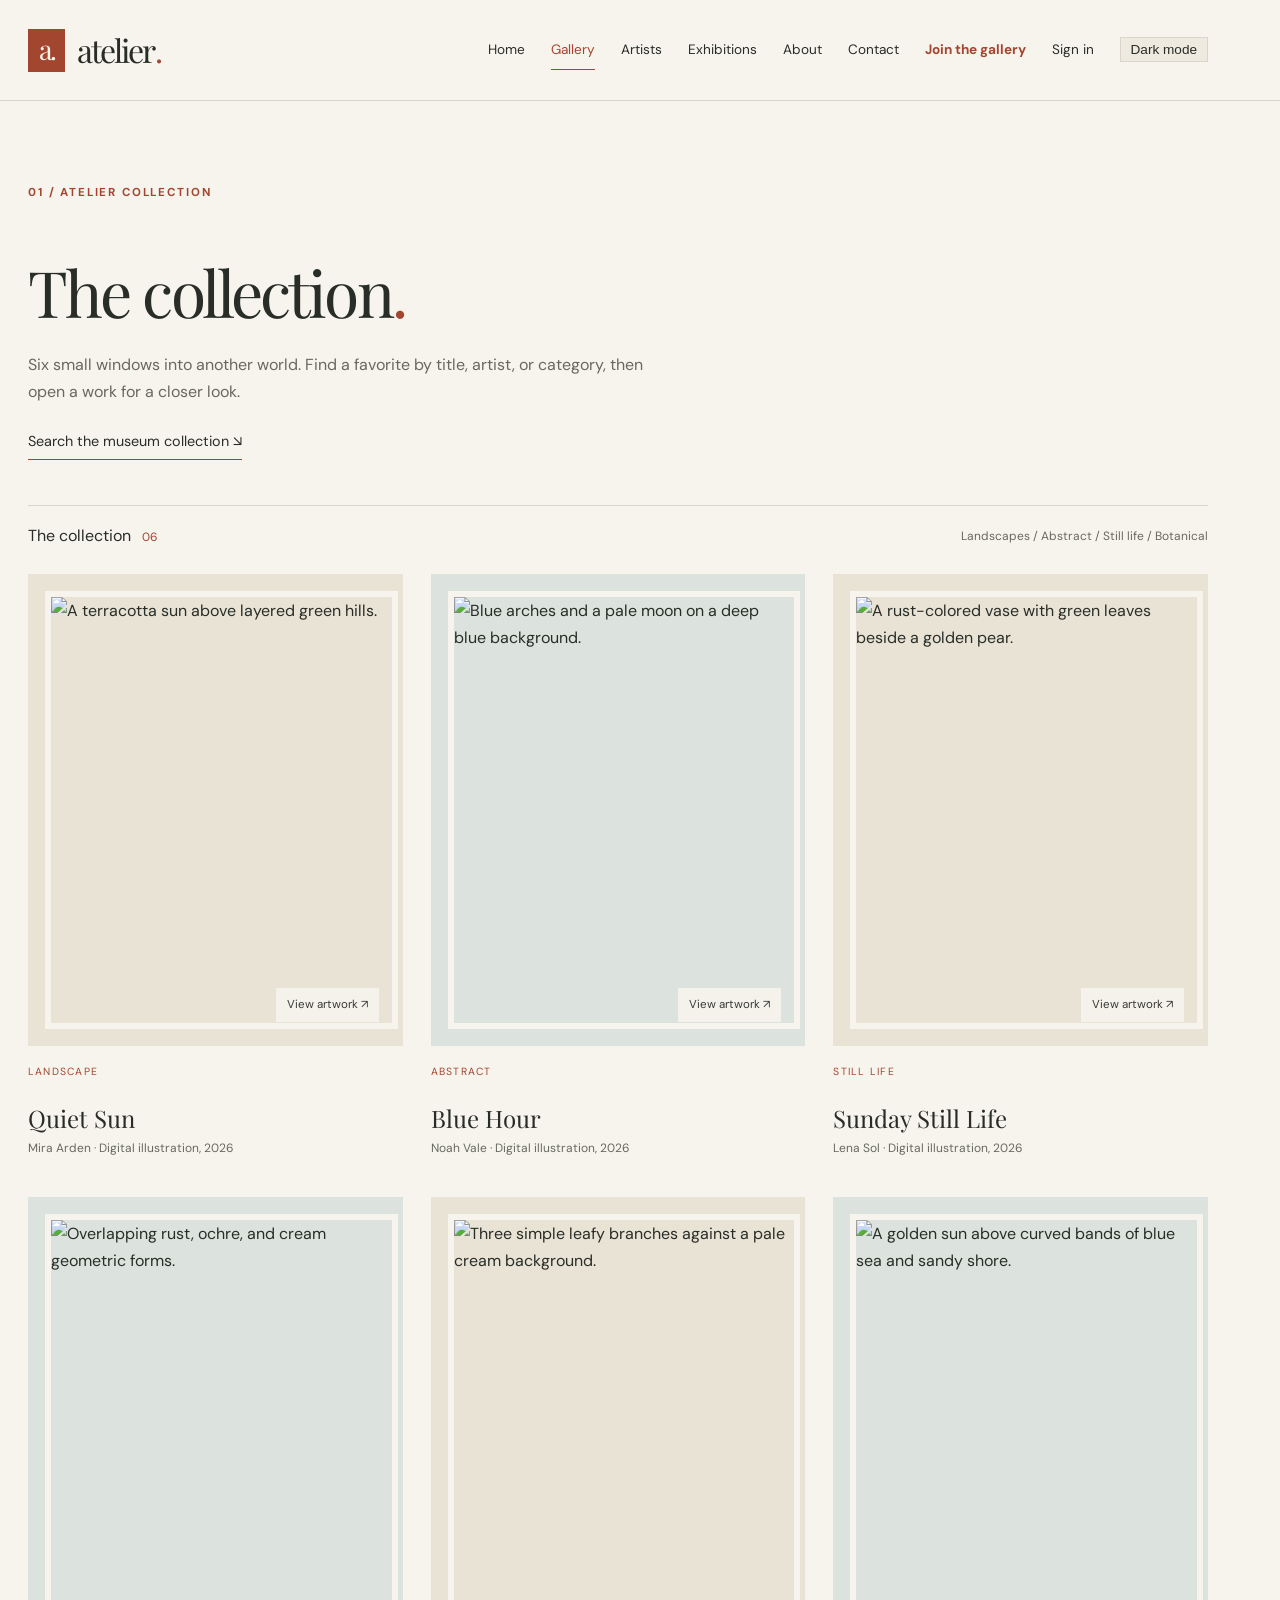
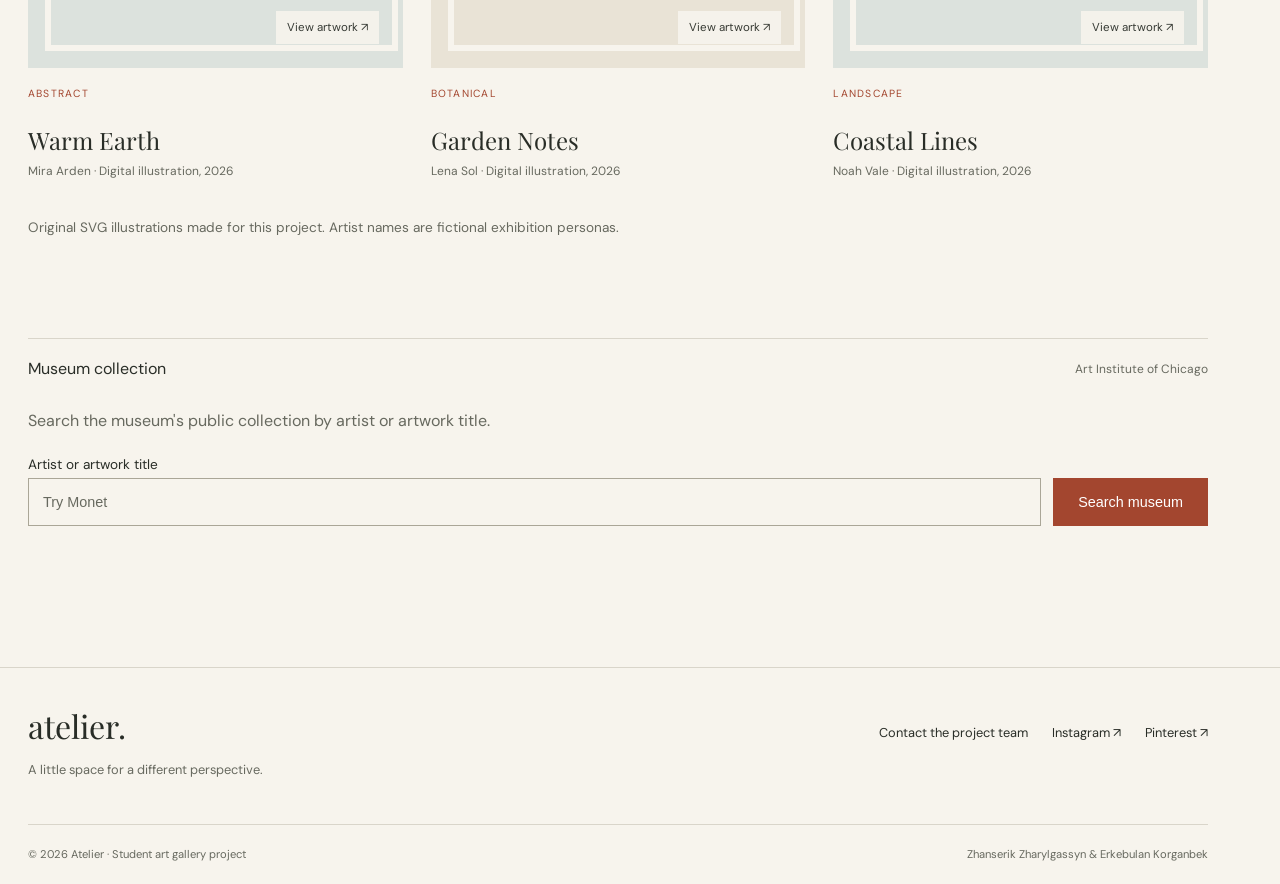
==== gallery.html @ 521e6416 "Implement Atelier final project features" ====
<!DOCTYPE html>
<html lang="en">
<head>
    <meta charset="UTF-8">
    <meta name="viewport" content="width=device-width, initial-scale=1.0">
    <meta name="description" content="Atelier is a student art gallery featuring original illustrations, imaginary artists, and virtual exhibitions.">
    <title>Gallery | Atelier Art Gallery</title>
    <link rel="preconnect" href="https://fonts.googleapis.com">
    <link rel="preconnect" href="https://fonts.gstatic.com" crossorigin>
    <link href="https://fonts.googleapis.com/css2?family=DM+Sans:wght@400;500;600;700&amp;family=Playfair+Display:wght@400;500;600&amp;display=swap" rel="stylesheet">
    <link rel="stylesheet" href="vendor/bootstrap.min.css">
    <link rel="stylesheet" href="css/style.css">
    <link rel="stylesheet" href="css/gallery.css">
    <script src="vendor/jquery.min.js" defer></script>
    <script src="js/script.js" defer></script>
    <script src="js/gallery.js" defer></script>
    <script src="js/account.js" defer></script>
    <script src="js/museum.js" defer></script>
</head>
<body>
    <a class="skip-link" href="#main-content">Skip to content</a>
    <header class="site-header">
        <div class="container header-inner">
            <a class="logo" href="index.html" aria-label="Atelier home"><span class="logo-mark" aria-hidden="true">a.</span> atelier<span class="logo-dot">.</span></a>
            <nav aria-label="Main navigation">
                <a href="index.html">Home</a>
                <a href="gallery.html" aria-current="page">Gallery</a>
                <a href="artists.html">Artists</a>
                <a href="exhibitions.html">Exhibitions</a>
                <a href="about.html">About</a>
                <a href="contact.html">Contact</a>
                <a class="join-link" href="register.html">Join the gallery</a>
                <a id="account-link" href="sign-in.html">Sign in</a>
                <button id="theme-toggle" class="theme-toggle" type="button" hidden>Dark mode</button>
            </nav>
        </div>
    </header>
    <main id="main-content">
        <section class="page-heading container">
            <p class="eyebrow">01 / Atelier collection</p>
            <h1>The collection<span class="accent">.</span></h1>
            <p class="page-intro">Six small windows into another world. Find a favorite by title, artist, or category, then open a work for a closer look.</p>
            <div class="feature-links"><a class="text-link" href="#museum-collection">Search the museum collection ↘</a></div>
        </section>
        <section class="container collection-section" aria-labelledby="works-heading">
            <div class="collection-top"><h2 id="works-heading">The collection <span class="count">06</span></h2><p>Landscapes / Abstract / Still life / Botanical</p></div>
            <!-- JavaScript reveals these controls; every artwork remains available without it. -->
            <div id="gallery-controls" class="gallery-controls" hidden>
                <div class="row g-3 align-items-end">
                    <div class="col-md-8">
                        <label for="gallery-search" class="form-label">Find an artwork</label>
                        <input type="search" id="gallery-search" class="form-control" placeholder="Search title, artist, or category" autocomplete="off" aria-controls="artwork-grid" aria-describedby="gallery-search-help">
                        <p id="gallery-search-help" class="caption-note">Results update as you type. You can combine your search with a category.</p>
                    </div>
                    <div class="col-md-4 gallery-clear-wrap"><button type="button" id="clear-gallery" class="btn outline-button">Clear search &amp; filters</button></div>
                </div>
                <div class="gallery-filters" role="group" aria-label="Filter artwork by category">
                    <button type="button" class="btn filter-button active" data-category="all" aria-pressed="true">All</button>
                    <button type="button" class="btn filter-button" data-category="landscape" aria-pressed="false">Landscape</button>
                    <button type="button" class="btn filter-button" data-category="abstract" aria-pressed="false">Abstract</button>
                    <button type="button" class="btn filter-button" data-category="still life" aria-pressed="false">Still life</button>
                    <button type="button" class="btn filter-button" data-category="botanical" aria-pressed="false">Botanical</button>
                </div>
                <p id="gallery-result-count" class="gallery-result-count" role="status" aria-live="polite" aria-atomic="true">Showing 6 of 6 artworks.</p>
            </div>
            <noscript><p class="project-note">Enable JavaScript to search and filter the collection or browse the lightbox. You can still open each image below at full size.</p></noscript>
            <div class="art-grid" id="artwork-grid">
                <figure class="art-card" id="quiet-sun" data-category="landscape" data-title="Quiet Sun" data-artist="Mira Arden">
                    <a class="art-image lightbox-trigger" href="images/quiet-sun.svg" aria-label="Enlarge Quiet Sun"><img src="images/quiet-sun.svg" alt="A terracotta sun above layered green hills." width="600" height="750"><span class="art-enlarge" aria-hidden="true">View artwork ↗</span></a>
                    <figcaption>
                        <span class="art-type">Landscape</span>
                        <h3>Quiet Sun</h3>
                        <p>Mira Arden <span aria-hidden="true">·</span> Digital illustration, 2026</p>
                    </figcaption>
                </figure>
                <figure class="art-card" id="blue-hour" data-category="abstract" data-title="Blue Hour" data-artist="Noah Vale">
                    <a class="art-image lightbox-trigger" href="images/blue-hour.svg" aria-label="Enlarge Blue Hour"><img src="images/blue-hour.svg" alt="Blue arches and a pale moon on a deep blue background." width="600" height="750"><span class="art-enlarge" aria-hidden="true">View artwork ↗</span></a>
                    <figcaption>
                        <span class="art-type">Abstract</span>
                        <h3>Blue Hour</h3>
                        <p>Noah Vale <span aria-hidden="true">·</span> Digital illustration, 2026</p>
                    </figcaption>
                </figure>
                <figure class="art-card" id="still-life" data-category="still life" data-title="Sunday Still Life" data-artist="Lena Sol">
                    <a class="art-image lightbox-trigger" href="images/still-life.svg" aria-label="Enlarge Sunday Still Life"><img src="images/still-life.svg" alt="A rust-colored vase with green leaves beside a golden pear." width="600" height="750"><span class="art-enlarge" aria-hidden="true">View artwork ↗</span></a>
                    <figcaption>
                        <span class="art-type">Still life</span>
                        <h3>Sunday Still Life</h3>
                        <p>Lena Sol <span aria-hidden="true">·</span> Digital illustration, 2026</p>
                    </figcaption>
                </figure>
                <figure class="art-card" id="warm-earth" data-category="abstract" data-title="Warm Earth" data-artist="Mira Arden">
                    <a class="art-image lightbox-trigger" href="images/warm-earth.svg" aria-label="Enlarge Warm Earth"><img src="images/warm-earth.svg" alt="Overlapping rust, ochre, and cream geometric forms." width="600" height="750" loading="lazy"><span class="art-enlarge" aria-hidden="true">View artwork ↗</span></a>
                    <figcaption>
                        <span class="art-type">Abstract</span>
                        <h3>Warm Earth</h3>
                        <p>Mira Arden <span aria-hidden="true">·</span> Digital illustration, 2026</p>
                    </figcaption>
                </figure>
                <figure class="art-card" id="garden-notes" data-category="botanical" data-title="Garden Notes" data-artist="Lena Sol">
                    <a class="art-image lightbox-trigger" href="images/garden-notes.svg" aria-label="Enlarge Garden Notes"><img src="images/garden-notes.svg" alt="Three simple leafy branches against a pale cream background." width="600" height="750" loading="lazy"><span class="art-enlarge" aria-hidden="true">View artwork ↗</span></a>
                    <figcaption>
                        <span class="art-type">Botanical</span>
                        <h3>Garden Notes</h3>
                        <p>Lena Sol <span aria-hidden="true">·</span> Digital illustration, 2026</p>
                    </figcaption>
                </figure>
                <figure class="art-card" id="coastal-lines" data-category="landscape" data-title="Coastal Lines" data-artist="Noah Vale">
                    <a class="art-image lightbox-trigger" href="images/coastal-lines.svg" aria-label="Enlarge Coastal Lines"><img src="images/coastal-lines.svg" alt="A golden sun above curved bands of blue sea and sandy shore." width="600" height="750" loading="lazy"><span class="art-enlarge" aria-hidden="true">View artwork ↗</span></a>
                    <figcaption>
                        <span class="art-type">Landscape</span>
                        <h3>Coastal Lines</h3>
                        <p>Noah Vale <span aria-hidden="true">·</span> Digital illustration, 2026</p>
                    </figcaption>
                </figure>
            </div>
            <div id="gallery-empty" class="gallery-empty" hidden>
                <h3>No artworks found</h3>
                <p>Try another title, artist, or category, or clear the search and filters above.</p>
            </div>
            <p class="caption-note">Original SVG illustrations made for this project. Artist names are fictional exhibition personas.</p>
        </section>
        <section id="museum-collection" class="container collection-section" aria-labelledby="museum-heading">
            <div class="collection-top"><h2 id="museum-heading">Museum collection</h2><p>Art Institute of Chicago</p></div>
            <p>Search the museum's public collection by artist or artwork title.</p>
            <form id="museum-form">
                <label for="museum-search" class="form-label">Artist or artwork title</label>
                <div class="museum-controls">
                    <input id="museum-search" class="form-control" type="search" placeholder="Try Monet" maxlength="100" required>
                    <button id="museum-submit" class="btn gallery-button" type="submit" disabled>Search museum</button>
                </div>
            </form>
            <noscript><p>Enable JavaScript to search the museum collection here.</p></noscript>
            <p id="museum-status" class="status-message" role="status"></p>
            <div id="museum-results" class="art-grid"></div>
        </section>
    </main>
    <footer class="site-footer">
        <div class="container">
            <div class="footer-top">
                <div>
                    <a class="footer-logo" href="index.html">atelier.</a>
                    <p>A little space for a different perspective.</p>
                </div>
                <div class="footer-links">
                    <a href="contact.html">Contact the project team</a>
                    <a href="https://www.instagram.com/" target="_blank" rel="noopener noreferrer">Instagram ↗</a>
                    <a href="https://www.pinterest.com/" target="_blank" rel="noopener noreferrer">Pinterest ↗</a>
                </div>
            </div>
            <div class="footer-bottom">
                <p>© 2026 Atelier · Student art gallery project</p>
                <p>Zhanserik Zharylgassyn &amp; Erkebulan Korganbek</p>
            </div>
        </div>
    </footer>
    <!-- One reusable dialog displays whichever artwork the visitor selects. -->
    <div id="art-lightbox" class="art-lightbox" role="dialog" aria-modal="true" aria-labelledby="lightbox-title" aria-describedby="lightbox-help" tabindex="-1" hidden>
        <div class="lightbox-panel">
            <div class="lightbox-top"><p class="eyebrow">A closer look</p><button type="button" id="lightbox-close" class="lightbox-button" aria-label="Close artwork viewer">Close <span aria-hidden="true">×</span></button></div>
            <div class="lightbox-image-wrap"><img id="lightbox-image" src="images/quiet-sun.svg" alt="A terracotta sun above layered green hills." width="600" height="750"></div>
            <div class="lightbox-caption" aria-live="polite" aria-atomic="true"><h2 id="lightbox-title">Quiet Sun</h2><p id="lightbox-details">Mira Arden · Landscape · 2026</p></div>
            <div class="lightbox-navigation">
                <button type="button" id="lightbox-prev" class="lightbox-button" aria-label="Previous artwork"><span aria-hidden="true">←</span> <span class="lightbox-nav-label">Previous</span></button>
                <p id="lightbox-counter" role="status" aria-live="polite">1 of 6</p>
                <button type="button" id="lightbox-next" class="lightbox-button" aria-label="Next artwork"><span class="lightbox-nav-label">Next</span> <span aria-hidden="true">→</span></button>
            </div>
            <p id="lightbox-help" class="lightbox-help">Use the arrow keys to browse and Escape to close.</p>
        </div>
    </div>
</body>
</html>
---- css/style.css ----
/* Our colors are shared across every page. */
:root {
    --paper: #f7f4ed;
    --ink: #292d27;
    --muted: #67695f;
    --accent: #a3462f;
    --line: #d9d5ca;
    --soft: #eeeadf;
    --button-text: #fff;
    --error: #943b27;
    --success: #365e40;
}

:root[data-theme="dark"] {
    color-scheme: dark;
    --paper: #20241f;
    --ink: #f7f4ed;
    --muted: #c8c9bd;
    --accent: #efa993;
    --line: #555b51;
    --soft: #2c322a;
    --button-text: #271b16;
    --error: #ffb3a1;
    --success: #a5d1a7;
}

/* Basic typography and reusable links. */
body {
    margin: 0;
    background: var(--paper);
    color: var(--ink);
    font-family: "DM Sans", Arial, sans-serif;
    font-size: 16px;
    line-height: 1.7;
}

h1,
h2,
h3,
.logo,
.footer-logo {
    font-family: "Playfair Display", Georgia, serif;
    font-weight: 400;
    line-height: 1.15;
}

h1 {
    font-size: 4rem;
}

h2 {
    font-size: 2.8rem;
}

h3 {
    font-size: 1.5rem;
}

p {
    color: var(--muted);
}

a {
    color: inherit;
    text-decoration: none;
}

a:hover {
    color: var(--accent);
}

a:focus,
button:focus,
input:focus,
select:focus,
textarea:focus {
    outline: 3px solid var(--accent);
    outline-offset: 4px;
}

img {
    display: block;
    width: 100%;
    height: auto;
}

figure {
    margin: 0;
}

.accent,
.logo-dot {
    color: var(--accent);
}

.eyebrow {
    color: var(--accent);
    font-size: .72rem;
    font-weight: 700;
    letter-spacing: .16em;
    text-transform: uppercase;
    margin-bottom: 20px;
}

.container {
    max-width: 1180px;
    padding-left: 28px;
    padding-right: 28px;
}

.caption-note {
    font-size: .85rem;
}

.section-space {
    padding-top: 80px;
    padding-bottom: 80px;
}

.text-link {
    padding-bottom: 5px;
    border-bottom: 1px solid var(--accent);
    font-size: .9rem;
}

.gallery-button {
    background: var(--accent);
    color: var(--button-text);
    border: 1px solid var(--accent);
    border-radius: 0;
    padding: 15px 24px;
    font-size: .9rem;
}

.gallery-button:hover,
.gallery-button:focus {
    background: #803521;
    color: white;
    border-color: #803521;
}

.outline-button {
    color: var(--ink);
    border: 1px solid var(--ink);
    border-radius: 0;
    padding: 15px 24px;
}

.outline-button:hover {
    background: var(--soft);
    color: var(--ink);
}

.skip-link {
    position: absolute;
    left: 20px;
    top: -100px;
    z-index: 10;
    padding: 12px 20px;
    background: var(--paper);
}

.skip-link:focus {
    top: 12px;
}

/* The header uses Flexbox and keeps its links visible on mobile. */
.site-header {
    border-bottom: 1px solid var(--line);
}

.header-inner {
    display: flex;
    justify-content: space-between;
    align-items: center;
    gap: 24px;
    min-height: 100px;
}

.logo {
    display: flex;
    align-items: center;
    font-size: 2rem;
    letter-spacing: -.06em;
}

.logo-mark {
    display: inline-flex;
    align-items: center;
    justify-content: center;
    width: 37px;
    height: 43px;
    margin-right: 12px;
    background: var(--accent);
    color: var(--paper);
    font-size: 1.7rem;
    letter-spacing: -.1em;
}

nav {
    display: flex;
    flex-wrap: wrap;
    align-items: center;
    gap: 26px;
}

.theme-toggle {
    padding: 4px 10px;
    border: 1px solid var(--line);
    background: var(--soft);
    color: var(--ink);
    font-size: .85rem;
}

nav a {
    padding: 8px 0;
    font-size: .85rem;
}

nav a[aria-current="page"] {
    color: var(--accent);
    border-bottom: 1px solid var(--accent);
}

/* Bootstrap provides the row and columns for the hero. */
.hero {
    padding-top: 70px;
    padding-bottom: 60px;
}

.hero h1 {
    font-size: 6rem;
    letter-spacing: -.06em;
    margin-bottom: 27px;
}

.hero h1 em {
    color: var(--accent);
    font-weight: 400;
}

.hero-copy > p:not(.eyebrow) {
    max-width: 380px;
    margin-bottom: 30px;
}

.hero-note {
    display: flex;
    align-items: center;
    gap: 12px;
    margin-top: 38px;
    font-size: .75rem;
    color: var(--muted);
}

.small-line {
    width: 28px;
    height: 1px;
    background: var(--accent);
}

.hero-art {
    position: relative;
    max-width: 430px;
    margin-left: auto;
    padding: 0 12px;
}

.hero-frame {
    background: #e8dfce;
    padding: 20px;
    border: 1px solid #d1c6b1;
    box-shadow: 12px 12px 0 var(--soft);
}

.hero-frame img {
    border: 7px solid var(--paper);
}

.hero-art figcaption {
    display: flex;
    justify-content: space-between;
    gap: 12px;
    margin-top: 25px;
    font-size: .7rem;
    color: var(--muted);
}

.art-sticker {
    position: absolute;
    bottom: 78px;
    left: -35px;
    display: flex;
    align-items: center;
    justify-content: center;
    width: 108px;
    height: 108px;
    background: var(--accent);
    border-radius: 50%;
    color: var(--paper);
    text-align: center;
    font-family: "Playfair Display", Georgia, serif;
    font-style: italic;
    font-size: 1.2rem;
    line-height: 1.2;
    transform: rotate(-12deg);
}

.intro-strip {
    border-top: 1px solid var(--line);
    border-bottom: 1px solid var(--line);
}

.strip-inner {
    display: flex;
    justify-content: space-between;
    gap: 24px;
    align-items: center;
    padding-top: 22px;
    padding-bottom: 22px;
}

.strip-inner p {
    margin: 0;
    font-family: "Playfair Display", Georgia, serif;
    color: var(--ink);
    font-size: 1.15rem;
}

.strip-inner > span {
    font-size: .8rem;
    white-space: nowrap;
    color: var(--muted);
}

.section-heading {
    display: flex;
    align-items: flex-end;
    justify-content: space-between;
    gap: 24px;
    margin-bottom: 35px;
}

.section-heading .eyebrow {
    margin-bottom: 12px;
}

.section-heading h2 {
    margin-bottom: 0;
}

.invitation {
    margin: 0;
    padding: 36px 28px;
    background: var(--soft);
    border-left: 3px solid var(--accent);
}

.invitation p:last-child {
    margin-bottom: 0;
}

/* The artwork collection demonstrates CSS Grid. */
.art-grid {
    display: grid;
    grid-template-columns: repeat(3, 1fr);
    gap: 38px 28px;
}

.art-image {
    padding: 17px;
    background: #e9e3d6;
}

.art-card:nth-child(2n) .art-image {
    background: #dce2dd;
}

.art-card img {
    border: 6px solid var(--paper);
}

.art-card figcaption {
    padding-top: 17px;
}

.art-type {
    display: block;
    color: var(--accent);
    text-transform: uppercase;
    letter-spacing: .12em;
    font-size: .65rem;
    margin-bottom: 6px;
}

.art-card h3 {
    margin-bottom: 6px;
}

.art-card p {
    font-size: .75rem;
    margin: 0;
}

.art-card {
    scroll-margin-top: 25px;
}

.page-heading {
    padding-top: 70px;
    padding-bottom: 45px;
}

.page-heading h1 {
    letter-spacing: -.045em;
    margin-bottom: 22px;
}

.page-intro {
    max-width: 640px;
    margin: 0;
}

.collection-section {
    padding-bottom: 85px;
}

.collection-top {
    display: flex;
    justify-content: space-between;
    align-items: center;
    gap: 20px;
    border-top: 1px solid var(--line);
    padding-top: 20px;
    margin-bottom: 28px;
}

.collection-top h2 {
    font-family: "DM Sans", Arial, sans-serif;
    font-size: 1rem;
    margin: 0;
}

.collection-top p {
    font-size: .75rem;
    margin: 0;
}

.count {
    color: var(--accent);
    margin-left: 7px;
    font-size: .75rem;
}

.collection-section > .caption-note {
    margin-top: 35px;
}

/* Artist profiles, exhibitions, and the about page. */
.artist-row {
    border-top: 1px solid var(--line);
    margin: 0 0 40px;
    padding-top: 35px;
}

.artist-work {
    max-width: 250px;
    border: 12px solid var(--soft);
}

.artist-copy {
    padding-left: 40px;
}

.artist-copy p {
    max-width: 600px;
}

.artist-copy ul {
    padding-left: 20px;
    color: var(--muted);
    font-size: .9rem;
}

.artist-copy li {
    margin-bottom: 6px;
}

.exhibition-feature {
    margin-bottom: 65px;
}

.exhibition-image {
    max-width: 330px;
    border: 16px solid var(--soft);
}

.exhibition-feature h2 {
    font-size: 3.7rem;
    margin-bottom: 22px;
}

.exhibition-table {
    width: 100%;
    border-collapse: collapse;
    font-size: .85rem;
}

.exhibition-table th,
.exhibition-table td {
    padding: 20px 18px;
    border-bottom: 1px solid var(--line);
    text-align: left;
}

.exhibition-table thead {
    background: var(--ink);
    color: var(--paper);
}

.exhibition-table tbody tr:nth-child(even) {
    background: var(--soft);
}

.exhibition-table a {
    color: var(--accent);
    text-decoration: underline;
}

.exhibition-table caption {
    padding-top: 15px;
    color: var(--muted);
}

.about-story {
    margin-bottom: 75px;
}

.about-art {
    max-width: 370px;
    padding: 22px;
    background: var(--soft);
}

.team-card {
    padding: 32px;
    border: 1px solid var(--line);
    height: 100%;
}

.team-initials {
    display: block;
    color: var(--accent);
    font-size: .8rem;
    letter-spacing: .15em;
    margin-bottom: 25px;
}

.team-card p {
    font-size: .85rem;
    margin-bottom: 0;
}

.project-note {
    padding: 32px;
    background: var(--soft);
    margin-top: 35px;
}

.project-note h2 {
    font-size: 1.9rem;
}

.project-note p {
    max-width: 800px;
}

/* Form fields share the same appearance across the site. */
.contact-copy h2 {
    font-size: 2.6rem;
    margin-bottom: 25px;
}

.contact-note {
    border-top: 1px solid var(--line);
    margin-top: 35px;
    padding-top: 25px;
}

.contact-note h3 {
    font-size: 1.4rem;
}

.contact-note p {
    font-size: .85rem;
}

.contact-form {
    background: var(--soft);
    padding: 35px;
}

.form-label {
    font-size: .85rem;
}

.form-control,
.form-select {
    background-color: var(--paper);
    color: var(--ink);
    border: 1px solid #aaa697;
    border-radius: 0;
    padding: 12px 14px;
    font-size: .9rem;
}

.form-control:focus,
.form-select:focus {
    background-color: var(--paper);
    color: var(--ink);
    border-color: var(--accent);
    box-shadow: none;
}

.form-control::placeholder {
    color: var(--muted);
}

:root[data-theme="dark"] .form-select {
    appearance: auto;
    background-image: none;
}

.account-area {
    max-width: 640px;
}

.account-area h2 {
    margin-bottom: 24px;
    overflow-wrap: anywhere;
}

.faq-item {
    border-top: 1px solid var(--line);
    max-width: 800px;
}

.faq-item h3 {
    margin: 0;
}

.faq-question {
    display: flex;
    justify-content: space-between;
    align-items: center;
    gap: 16px;
    width: 100%;
    padding: 16px 0;
    border: 0;
    background: transparent;
    color: var(--ink);
    text-align: left;
    font: inherit;
    font-size: 1.2rem;
}

.faq-indicator {
    color: var(--accent);
}

.faq-answer {
    margin: 0;
    padding-bottom: 16px;
}

.required {
    color: var(--accent);
}

/* The endterm exhibition editor and its dynamic data table. */
[hidden] {
    display: none !important;
}

nav .join-link {
    color: var(--accent);
    font-weight: 700;
}

.record-count {
    color: var(--accent);
    font-size: .85rem;
}

.exhibition-editor {
    padding: 28px;
    margin-top: 26px;
    background: var(--soft);
    border-top: 2px solid var(--accent);
}

.exhibition-editor h3 {
    margin-bottom: 24px;
}

.field-feedback {
    color: var(--error);
    font-size: .8rem;
    min-height: 1.4em;
    margin: 5px 0 0;
}

.planner-toolbar {
    display: flex;
    justify-content: space-between;
    align-items: center;
    flex-wrap: wrap;
    gap: 16px;
    margin-top: 24px;
}

.status-message {
    color: var(--accent);
    min-height: 1.7em;
    margin: 16px 0;
    font-size: .9rem;
}

.table-button {
    background: transparent;
    color: var(--accent);
    border: 1px solid var(--line);
    padding: 7px 12px;
    font-size: .8rem;
    min-height: 40px;
}

.table-button:hover {
    background: var(--soft);
    border-color: var(--accent);
}

.exhibition-table .table-actions {
    min-width: 156px;
}

.table-actions button + button {
    margin-left: 6px;
}

.exhibition-table {
    --bs-table-bg: transparent;
    --bs-table-color: var(--ink);
    --bs-table-border-color: var(--line);
    overflow-wrap: anywhere;
}

.exhibition-table thead th {
    background: var(--ink);
    color: var(--paper);
}

.exhibition-table .empty-table {
    padding: 32px 18px;
    text-align: center;
}

.feature-links {
    display: flex;
    gap: 16px 28px;
    flex-wrap: wrap;
    margin-top: 24px;
}

@media (prefers-reduced-motion: reduce) {
    *, *::before, *::after {
        scroll-behavior: auto !important;
        transition-duration: .01ms !important;
        animation-duration: .01ms !important;
    }
}

/* The footer is shared on every page. */
.site-footer {
    border-top: 1px solid var(--line);
    padding-top: 40px;
}

.footer-top {
    display: flex;
    justify-content: space-between;
    gap: 30px;
    padding-bottom: 30px;
}

.footer-logo {
    font-size: 2rem;
}

.footer-top p {
    font-size: .8rem;
    margin-top: 12px;
}

.footer-links {
    display: flex;
    align-items: flex-start;
    gap: 24px;
    padding-top: 14px;
    font-size: .8rem;
}

.footer-bottom {
    display: flex;
    justify-content: space-between;
    gap: 20px;
    border-top: 1px solid var(--line);
    padding-top: 20px;
    padding-bottom: 20px;
}

.footer-bottom p {
    font-size: .7rem;
    margin: 0;
}

/* Tablet breakpoint. */
@media (max-width: 991px) {
    .header-inner {
        min-height: 90px;
        gap: 20px;
    }

    nav {
        gap: 16px;
    }

    .hero h1 {
        font-size: 4.5rem;
    }

    .hero {
        padding-top: 50px;
    }

    .hero-frame {
        padding: 12px;
    }

    .art-sticker {
        width: 85px;
        height: 85px;
        left: -10px;
        font-size: 1rem;
    }

    .art-grid {
        grid-template-columns: repeat(2, 1fr);
    }

    .footer-links {
        flex-wrap: wrap;
        justify-content: flex-end;
    }

    .exhibition-feature h2 {
        font-size: 3rem;
    }

}

/* Mobile breakpoint: visible navigation, stacked content, smaller type. */
@media (max-width: 767px) {
    .container {
        padding-left: 24px;
        padding-right: 24px;
    }

    .header-inner {
        flex-direction: column;
        align-items: flex-start;
        padding-top: 18px;
        padding-bottom: 18px;
        gap: 15px;
    }

    nav {
        gap: 10px 22px;
    }

    nav a {
        font-size: .8rem;
        padding: 3px 0;
    }

    h1,
    .page-heading h1 {
        font-size: clamp(2.2rem, 10vw, 2.8rem);
    }

    h2 {
        font-size: 2.2rem;
    }

    .hero h1 {
        font-size: clamp(3.5rem, 17vw, 4.3rem);
    }

    .hero {
        padding-top: 40px;
        padding-bottom: 35px;
    }

    .hero-copy > p:not(.eyebrow) {
        max-width: none;
    }

    .hero-note {
        margin-top: 25px;
    }

    .hero-art {
        margin: 0 auto;
        max-width: 360px;
    }

    .strip-inner {
        flex-direction: column;
        align-items: flex-start;
        gap: 8px;
    }

    .section-space {
        padding-top: 50px;
        padding-bottom: 50px;
    }

    .section-heading {
        align-items: flex-start;
        flex-direction: column;
        gap: 14px;
    }

    .art-grid {
        grid-template-columns: 1fr;
        gap: 32px;
    }

    .art-image {
        padding: 20px;
    }

    .invitation {
        padding: 20px 10px;
    }

    .page-heading {
        padding-top: 40px;
        padding-bottom: 35px;
    }

    .collection-section {
        padding-bottom: 50px;
    }

    .collection-top {
        flex-direction: column;
        align-items: flex-start;
        gap: 10px;
    }

    .artist-copy {
        padding-left: 12px;
    }

    .artist-work {
        max-width: 100%;
    }

    .exhibition-image,
    .about-art {
        max-width: 100%;
    }

    .exhibition-feature h2 {
        font-size: 2.7rem;
    }

    .exhibition-table {
        min-width: 580px;
    }

    .contact-form,
    .team-card,
    .project-note {
        padding: 24px;
    }

    .footer-top,
    .footer-bottom {
        flex-direction: column;
        gap: 16px;
    }

    .footer-links {
        justify-content: flex-start;
        padding-top: 0;
        gap: 18px;
    }

}
---- css/gallery.css ----
/* Gallery controls extend the shared Atelier styles. */
[hidden] {
    display: none !important;
}

.gallery-controls {
    padding-bottom: 25px;
}

.gallery-controls .caption-note {
    margin: 8px 0 0;
}

.gallery-clear-wrap {
    padding-bottom: 28px;
    text-align: right;
}

.gallery-clear-wrap .btn {
    padding: 12px 16px;
    font-size: .85rem;
}

.gallery-filters {
    display: flex;
    flex-wrap: wrap;
    gap: 8px;
    margin-top: 24px;
}

.filter-button {
    padding: 8px 17px;
    border: 1px solid var(--line);
    border-radius: 0;
    color: var(--ink);
    font-size: .85rem;
}

.filter-button:hover {
    border-color: var(--accent);
    background: var(--soft);
    color: var(--accent);
}

.filter-button.active,
.filter-button[aria-pressed="true"] {
    background: var(--accent);
    border-color: var(--accent);
    color: var(--button-text);
}

.gallery-result-count {
    margin: 20px 0 0;
    font-size: .85rem;
}

.lightbox-trigger {
    position: relative;
    display: block;
}

.art-enlarge {
    position: absolute;
    right: 24px;
    bottom: 24px;
    padding: 7px 11px;
    background: var(--paper);
    color: var(--ink);
    font-size: .72rem;
    opacity: .92;
}

.lightbox-trigger:hover .art-enlarge,
.lightbox-trigger:focus .art-enlarge {
    background: var(--accent);
    color: var(--button-text);
}

.gallery-empty {
    padding: 45px 24px;
    border: 1px dashed var(--line);
    text-align: center;
}

.gallery-empty p {
    margin-bottom: 0;
}

/* The dialog sits outside main so the rest of the page can be made inert. */
body.lightbox-open {
    overflow: hidden;
}

.art-lightbox {
    display: none;
    position: fixed;
    inset: 0;
    z-index: 1000;
    overflow-y: auto;
    padding: 24px;
    background: rgba(25, 29, 25, .96);
    color: #f7f4ed;
}

.lightbox-panel {
    max-width: 960px;
    margin: 0 auto;
}

.lightbox-top {
    display: flex;
    align-items: center;
    justify-content: space-between;
    gap: 16px;
    margin-bottom: 16px;
}

.lightbox-top .eyebrow {
    margin: 0;
    color: #e2b29f;
}

.lightbox-button {
    border: 1px solid #92978d;
    padding: 7px 13px;
    background: transparent;
    color: #f7f4ed;
    font: inherit;
    font-size: .9rem;
}

.lightbox-button:hover,
.lightbox-button:focus {
    background: #f7f4ed;
    color: #292d27;
}

.lightbox-button:disabled {
    opacity: .4;
    cursor: default;
}

.lightbox-image-wrap {
    min-height: 120px;
}

#lightbox-image {
    width: auto;
    max-width: 100%;
    max-height: calc(100dvh - 270px);
    min-height: 120px;
    margin: 0 auto;
    object-fit: contain;
}

.lightbox-caption {
    margin-top: 18px;
    text-align: center;
}

.lightbox-caption h2 {
    font-size: 1.6rem;
    margin-bottom: 6px;
}

.lightbox-caption p,
.lightbox-help,
#lightbox-counter {
    color: #d2d5ca;
    font-size: .8rem;
}

.lightbox-caption p {
    margin: 0;
}

.lightbox-navigation {
    display: grid;
    grid-template-columns: 1fr auto 1fr;
    align-items: center;
    gap: 14px;
    max-width: 600px;
    margin: 18px auto 0;
}

#lightbox-prev {
    justify-self: start;
}

#lightbox-next {
    justify-self: end;
}

#lightbox-counter {
    margin: 0;
}

.lightbox-help {
    margin: 12px 0 0;
    text-align: center;
}

.museum-controls {
    display: flex;
    flex-wrap: wrap;
    gap: 12px;
}

.museum-controls input {
    flex: 1 1 240px;
}

.museum-card {
    border: 1px solid var(--line);
    padding: 18px;
    overflow-wrap: anywhere;
}

.museum-card img {
    height: 200px;
    margin-bottom: 16px;
    background: var(--soft);
    object-fit: contain;
}

.museum-card h3 a {
    text-decoration: underline;
    text-decoration-color: var(--accent);
    text-underline-offset: 4px;
}

.museum-card p {
    margin-bottom: 6px;
    font-size: .85rem;
    white-space: pre-line;
}

@media (max-width: 767px) {
    .gallery-clear-wrap {
        padding-bottom: 0;
        text-align: left;
    }

    .gallery-filters {
        margin-top: 20px;
    }
}

@media (max-width: 450px) {
    .art-lightbox {
        padding: 16px;
    }

    .lightbox-nav-label {
        display: none;
    }

    .lightbox-button {
        min-width: 44px;
        min-height: 44px;
    }
}
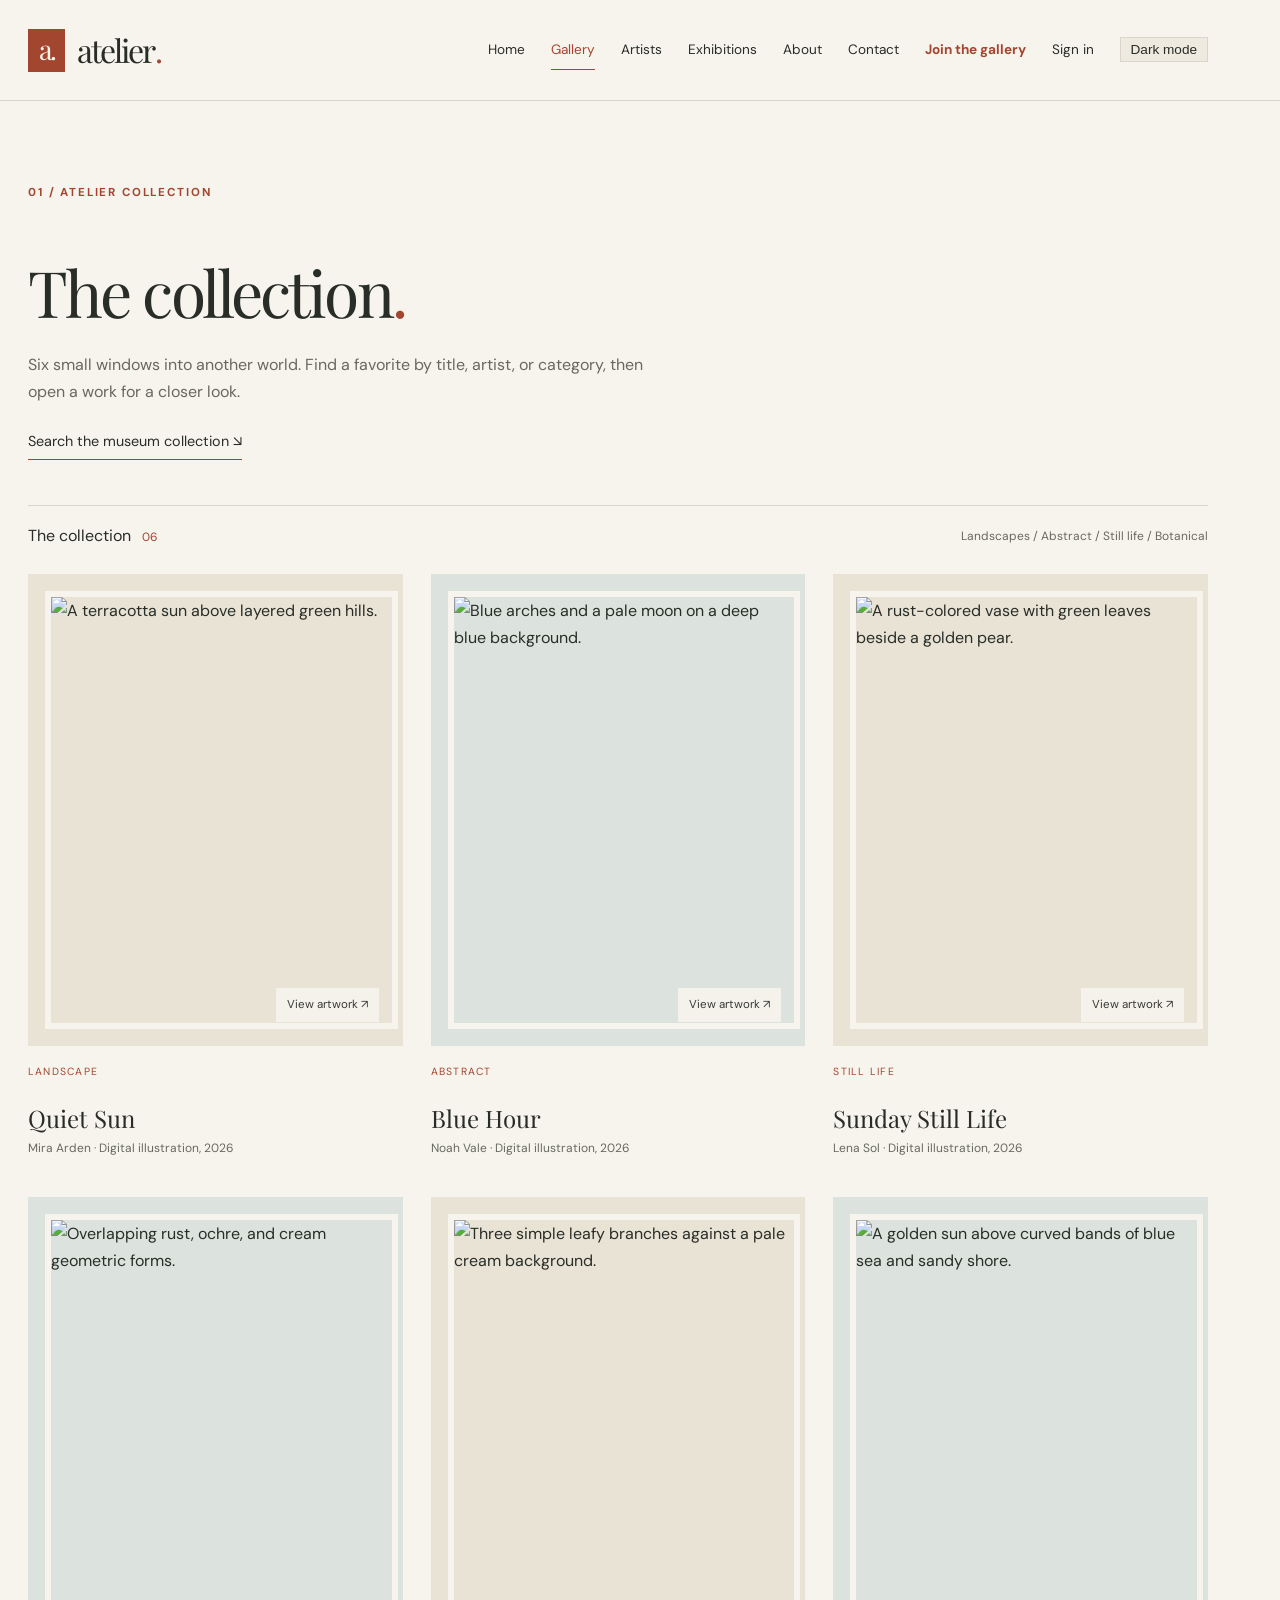
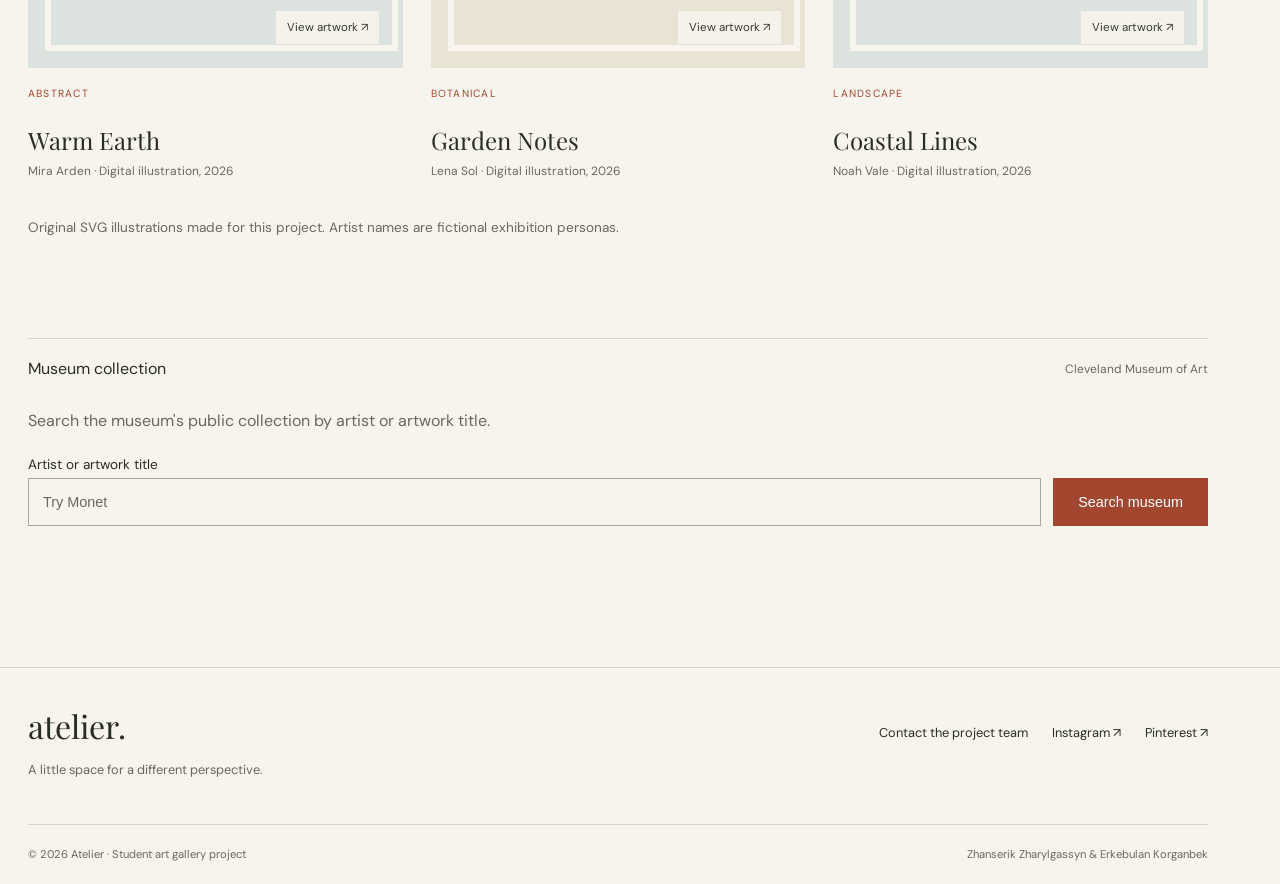
==== commit 79b5d2d6: "Use Cleveland museum API for published artwork search" ====
--- a/gallery.html
+++ b/gallery.html
@@ -121,7 +121,7 @@
             <p class="caption-note">Original SVG illustrations made for this project. Artist names are fictional exhibition personas.</p>
         </section>
         <section id="museum-collection" class="container collection-section" aria-labelledby="museum-heading">
-            <div class="collection-top"><h2 id="museum-heading">Museum collection</h2><p>Art Institute of Chicago</p></div>
+            <div class="collection-top"><h2 id="museum-heading">Museum collection</h2><p>Cleveland Museum of Art</p></div>
             <p>Search the museum's public collection by artist or artwork title.</p>
             <form id="museum-form">
                 <label for="museum-search" class="form-label">Artist or artwork title</label>
